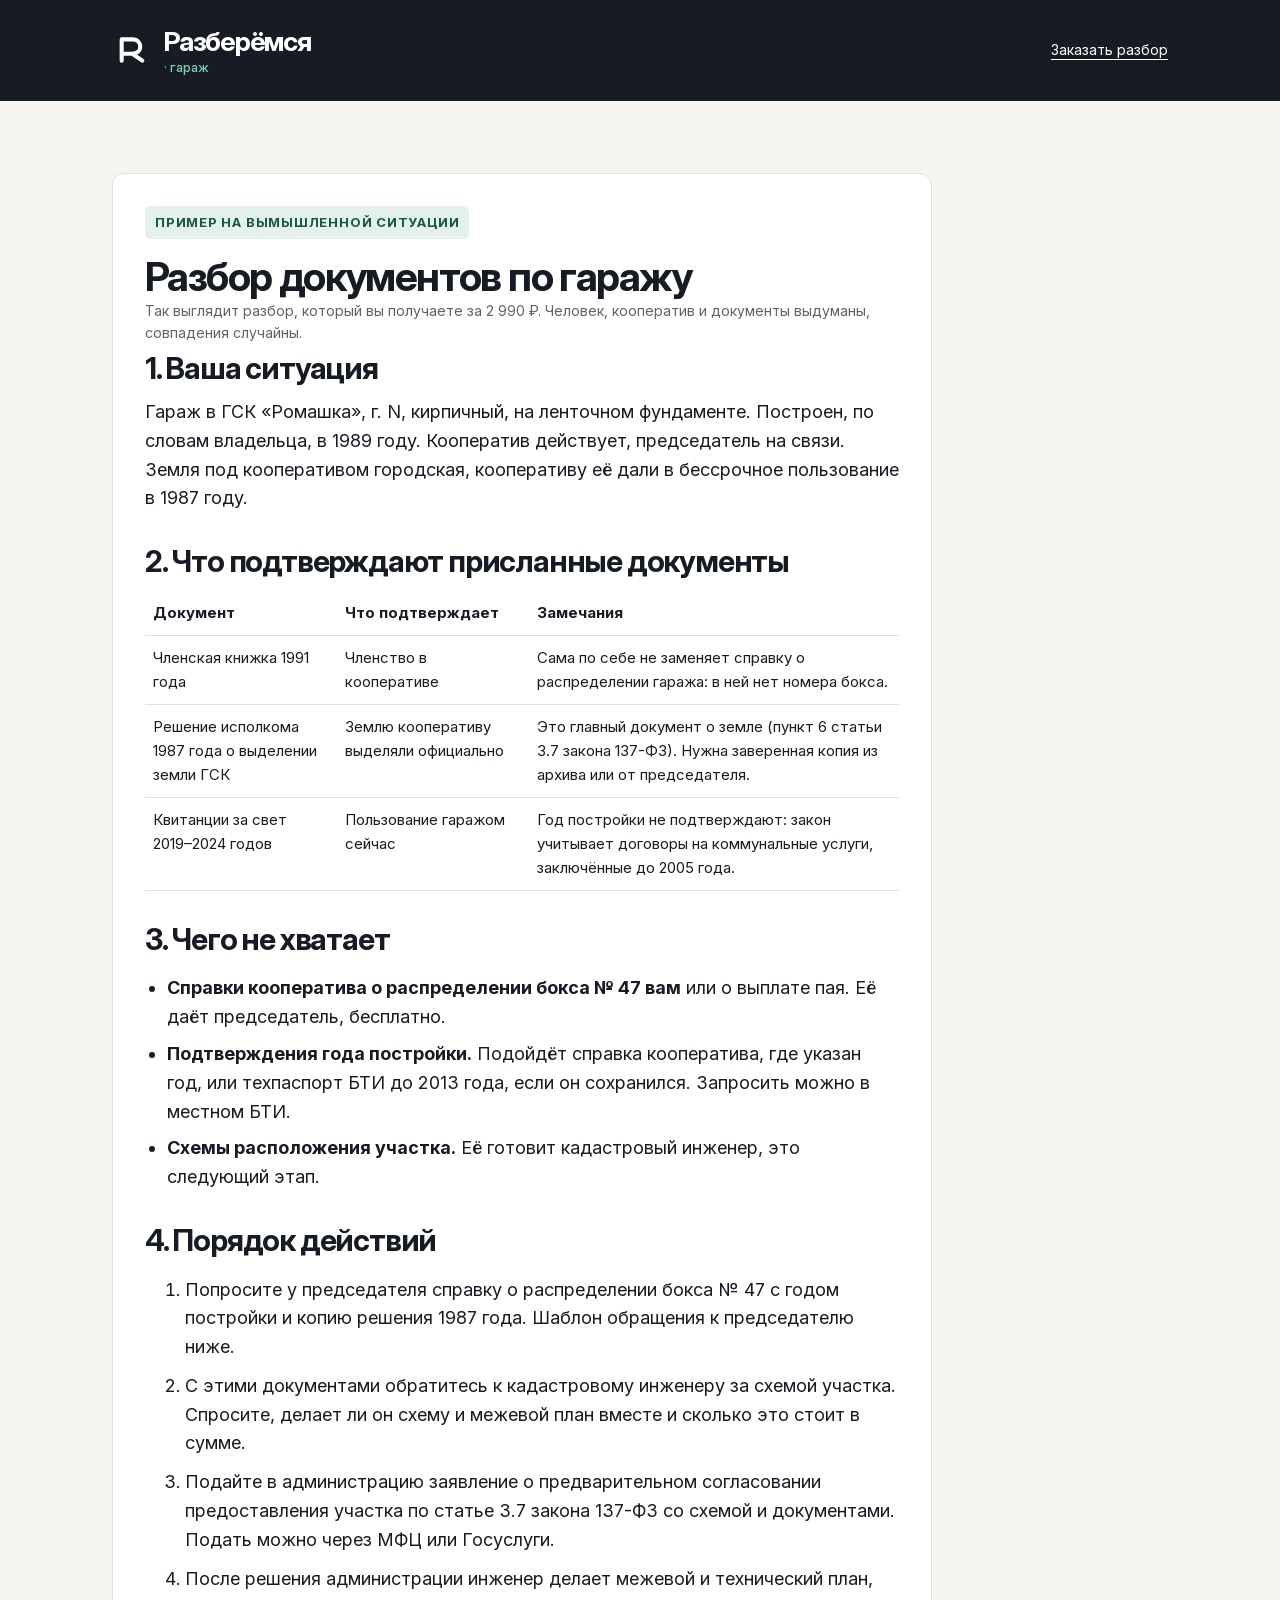
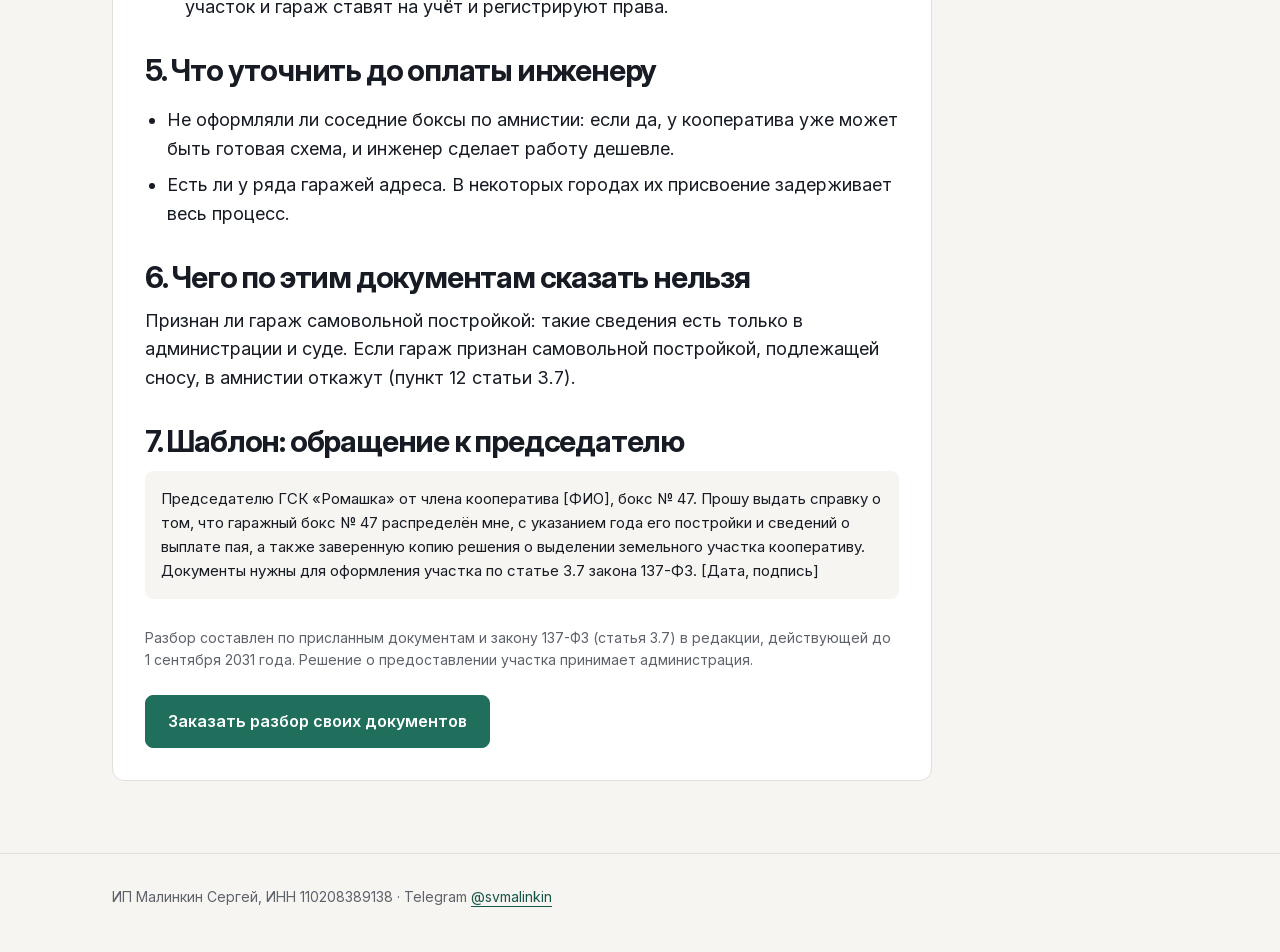
==== garazh/primer.html @ bf1feb32 "Гараж: бесплатный первый шаг в результате, цена до теста, пример разбора, условия Co-Authored-By: Cl" ====
<!doctype html>
<html lang="ru" data-theme="garazh">
<head>
<meta charset="utf-8">
<meta name="viewport" content="width=device-width,initial-scale=1">
<meta name="robots" content="noindex">
<title>Пример разбора · Разберёмся · гараж</title>
<link rel="icon" href="favicon.svg" type="image/svg+xml">
<link rel="stylesheet" href="tokens.css">
<link rel="stylesheet" href="components.css">
<style>
.doc{background:#fff;border:1px solid var(--border);border-radius:var(--radius);padding:32px;max-width:820px}
.doc h2{font-size:clamp(24px,3vw,30px);margin:32px 0 12px}
.doc h2:first-of-type{margin-top:8px}
.doc table{width:100%;border-collapse:collapse;font-size:15px}
.doc th,.doc td{text-align:left;vertical-align:top;padding:10px 8px;border-bottom:1px solid var(--border)}
.stamp{display:inline-block;background:var(--accent-soft);color:var(--accent-dark);font-weight:700;font-size:13px;letter-spacing:.06em;text-transform:uppercase;border-radius:6px;padding:6px 10px;margin-bottom:16px}
ol li+li{margin-top:10px}
@media(max-width:760px){.doc{padding:20px 16px}.doc table{font-size:14px}}
</style>
</head>
<body>
<header class="dark">
  <div class="wrap brandbar">
    <a class="logo" href="./"><svg class="mark" viewBox="-3.5 -1 64 64" aria-hidden="true"><path d="M12 48V14H29C46 14 46 37 29 37H12M29 37L45 48" fill="none" stroke="currentColor" stroke-width="6.5" stroke-linecap="round" stroke-linejoin="round"/></svg><div class="wordmark">Разберёмся<span class="theme-label">· гараж</span></div></a>
    <a href="./#razbor">Заказать разбор</a>
  </div>
</header>
<main class="section">
  <div class="wrap">
    <div class="doc">
      <span class="stamp">Пример на вымышленной ситуации</span>
      <h1 style="font-size:clamp(28px,4vw,40px)">Разбор документов по гаражу</h1>
      <p class="note">Так выглядит разбор, который вы получаете за 2 990 ₽. Человек, кооператив и документы выдуманы, совпадения случайны.</p>

      <h2>1. Ваша ситуация</h2>
      <p>Гараж в ГСК «Ромашка», г. N, кирпичный, на ленточном фундаменте. Построен, по словам владельца, в 1989 году. Кооператив действует, председатель на связи. Земля под кооперативом городская, кооперативу её дали в бессрочное пользование в 1987 году.</p>

      <h2>2. Что подтверждают присланные документы</h2>
      <div class="tablewrap"><table>
        <tr><th>Документ</th><th>Что подтверждает</th><th>Замечания</th></tr>
        <tr><td>Членская книжка 1991 года</td><td>Членство в кооперативе</td><td>Сама по себе не заменяет справку о распределении гаража: в ней нет номера бокса.</td></tr>
        <tr><td>Решение исполкома 1987 года о выделении земли ГСК</td><td>Землю кооперативу выделяли официально</td><td>Это главный документ о земле (пункт 6 статьи 3.7 закона 137-ФЗ). Нужна заверенная копия из архива или от председателя.</td></tr>
        <tr><td>Квитанции за свет 2019–2024 годов</td><td>Пользование гаражом сейчас</td><td>Год постройки не подтверждают: закон учитывает договоры на коммунальные услуги, заключённые до 2005 года.</td></tr>
      </table></div>

      <h2>3. Чего не хватает</h2>
      <ul>
        <li><strong>Справки кооператива о распределении бокса № 47 вам</strong> или о выплате пая. Её даёт председатель, бесплатно.</li>
        <li><strong>Подтверждения года постройки.</strong> Подойдёт справка кооператива, где указан год, или техпаспорт БТИ до 2013 года, если он сохранился. Запросить можно в местном БТИ.</li>
        <li><strong>Схемы расположения участка.</strong> Её готовит кадастровый инженер, это следующий этап.</li>
      </ul>

      <h2>4. Порядок действий</h2>
      <ol>
        <li>Попросите у председателя справку о распределении бокса № 47 с годом постройки и копию решения 1987 года. Шаблон обращения к председателю ниже.</li>
        <li>С этими документами обратитесь к кадастровому инженеру за схемой участка. Спросите, делает ли он схему и межевой план вместе и сколько это стоит в сумме.</li>
        <li>Подайте в администрацию заявление о предварительном согласовании предоставления участка по статье 3.7 закона 137-ФЗ со схемой и документами. Подать можно через МФЦ или Госуслуги.</li>
        <li>После решения администрации инженер делает межевой и технический план, участок и гараж ставят на учёт и регистрируют права.</li>
      </ol>

      <h2>5. Что уточнить до оплаты инженеру</h2>
      <ul>
        <li>Не оформляли ли соседние боксы по амнистии: если да, у кооператива уже может быть готовая схема, и инженер сделает работу дешевле.</li>
        <li>Есть ли у ряда гаражей адреса. В некоторых городах их присвоение задерживает весь процесс.</li>
      </ul>

      <h2>6. Чего по этим документам сказать нельзя</h2>
      <p>Признан ли гараж самовольной постройкой: такие сведения есть только в администрации и суде. Если гараж признан самовольной постройкой, подлежащей сносу, в амнистии откажут (пункт 12 статьи 3.7).</p>

      <h2>7. Шаблон: обращение к председателю</h2>
      <p style="background:var(--bg);padding:16px;border-radius:8px;font-size:15px">Председателю ГСК «Ромашка» от члена кооператива [ФИО], бокс № 47. Прошу выдать справку о том, что гаражный бокс № 47 распределён мне, с указанием года его постройки и сведений о выплате пая, а также заверенную копию решения о выделении земельного участка кооперативу. Документы нужны для оформления участка по статье 3.7 закона 137-ФЗ. [Дата, подпись]</p>

      <p class="note" style="margin-top:28px">Разбор составлен по присланным документам и закону 137-ФЗ (статья 3.7) в редакции, действующей до 1 сентября 2031 года. Решение о предоставлении участка принимает администрация.</p>
      <p style="margin-top:24px"><a class="button" href="./#razbor">Заказать разбор своих документов</a></p>
    </div>
  </div>
</main>
<footer class="footer"><div class="wrap"><p>ИП Малинкин Сергей, ИНН 110208389138 · Telegram <a href="https://t.me/svmalinkin">@svmalinkin</a></p></div></footer>
<script>
(function(m,e,t,r,i,k,a){m[i]=m[i]||function(){(m[i].a=m[i].a||[]).push(arguments)};m[i].l=1*new Date();k=e.createElement(t),a=e.getElementsByTagName(t)[0],k.async=1,k.src=r,a.parentNode.insertBefore(k,a)})(window,document,'script','https://mc.yandex.ru/metrika/tag.js?id=113599025','ym');
ym(113599025,'init',{ssr:true,webvisor:true,clickmap:true,trackLinks:true,accurateTrackBounce:true});
</script>
</body>
</html>
---- garazh/tokens.css ----
/* Знак R, зелёный акцент (как «долги») · 10.10.2026 */
:root{--graphite:#171B24;--graphite-deep:#0E1117;--bg:#F7F5F1;--surface:#FFFFFF;--border:#E2DFD9;--muted:#5E626B;--on-dark-muted:#C7CAD2;--accent:#1F6F5C;--accent-dark:#17574A;--accent-soft:#E4F0EC;--accent-on-dark:#7FD1B9;--error:#B42318;--info-soft:#EEF0F5;--result-fit:#EDF1F5;--result-step:#F4F0E8;--result-other:#EEEDF3;--radius:12px;--content:1120px;--space:8px;--font-body:Inter,Arial,sans-serif;--font-display:"Inter Display",Inter,Arial,sans-serif;--h1:clamp(34px,5.7vw,64px);--h2:clamp(28px,4vw,40px);--h3:clamp(20px,2.5vw,24px);--body:clamp(16px,1.5vw,18px);--small:14px}
[data-theme="garazh"]{--accent:#1F6F5C;--accent-dark:#17574A;--accent-soft:#E4F0EC;--accent-on-dark:#7FD1B9}
---- garazh/components.css ----
@font-face{font-family:Inter;src:url(fonts/Inter.woff2) format("woff2");font-weight:100 900;font-display:swap}@font-face{font-family:"Inter Display";src:url(fonts/InterDisplay.woff2) format("woff2");font-weight:100 900;font-display:swap}*{box-sizing:border-box}html{scroll-behavior:smooth}body{margin:0;background:var(--bg);color:var(--graphite);font-family:var(--font-body);font-size:var(--body);line-height:1.6}h1,h2,h3,p{margin:0}h1,h2,h3{font-family:var(--font-display);line-height:1.12;letter-spacing:-.04em}h1{font-size:var(--h1);font-weight:700;max-width:1000px}h2{font-size:var(--h2);margin-bottom:28px}h3{font-size:var(--h3);margin-bottom:12px}p+p{margin-top:16px}a{color:var(--accent-dark);text-underline-offset:4px}button,input{font:inherit}button{cursor:pointer}button,a,input,summary{touch-action:manipulation}button:focus-visible,a:focus-visible,input:focus-visible,summary:focus-visible{outline:3px solid #74551A;outline-offset:4px}.dark :focus-visible{outline-color:#FFD28A}.wrap{max-width:var(--content);margin:auto;padding:0 32px;min-width:0}.section{padding:72px 0;border-bottom:1px solid var(--border)}.white{background:var(--surface)}.dark{background:var(--graphite);color:white}.eyebrow{font-size:11px;font-weight:700;letter-spacing:.14em;text-transform:uppercase;margin-bottom:20px;color:var(--accent-dark)}.dark .eyebrow{color:var(--on-dark-muted)}.brandbar{display:flex;justify-content:space-between;align-items:center;gap:24px;padding-top:26px;padding-bottom:26px}.brandbar>a{font-size:14px;color:inherit}.logo{display:flex;gap:12px;align-items:center;color:inherit;text-decoration:none}.mark{width:40px;height:40px;flex:none;color:var(--graphite)}.dark .mark{color:#fff}.wordmark{font-family:var(--font-display);font-size:27px;line-height:1.15;letter-spacing:-.045em;font-weight:700}.theme-label{display:block;font-size:13px;letter-spacing:0;color:var(--accent-dark);font-weight:500;margin-top:3px}.dark .theme-label{color:var(--accent-on-dark)}.hero{padding:64px 0 80px}.hero p{max-width:740px;color:var(--on-dark-muted);margin:26px 0 28px}.button{display:inline-flex;justify-content:center;align-items:center;min-height:48px;padding:14px 22px;background:var(--accent);color:#fff;border:1px solid var(--accent);border-radius:8px;font-size:16px;font-weight:600;text-decoration:none;line-height:1.4;text-align:center}.button:hover{background:var(--accent-dark);border-color:var(--accent-dark)}.secondary{background:transparent;color:var(--accent-dark);border-color:var(--border)}.dark .secondary{color:white}.note{font-size:var(--small);color:var(--muted);line-height:1.6}.hero .note{margin:14px 0 0;color:var(--on-dark-muted)}.grid{display:grid;grid-template-columns:repeat(3,minmax(0,1fr));gap:28px}.item{border-top:1px solid var(--border);padding-top:24px}.icon{width:32px;height:32px;display:block;margin-bottom:18px}.steps{display:grid;grid-template-columns:repeat(4,minmax(0,1fr));gap:24px;list-style:none;padding:0;counter-reset:step}.steps li{border-top:1px solid var(--border);padding-top:24px;counter-increment:step}.steps li:before{content:counter(step,decimal-leading-zero);display:flex;align-items:center;justify-content:center;width:44px;height:44px;border:1px solid var(--accent);border-radius:50%;font-size:13px;color:var(--accent-dark);margin-bottom:20px}.steps p,.item p{font-size:16px;color:var(--muted)}.prices{display:grid;grid-template-columns:repeat(2,minmax(0,1fr));gap:16px;margin-bottom:24px}.price{background:white;border:1px solid var(--border);border-radius:var(--radius);padding:28px;display:flex;flex-direction:column}.price.recommended{border:2px solid var(--accent);padding:27px}.tag{font-size:12px;color:var(--accent-dark);margin-bottom:12px}.price p{font-size:16px;color:var(--muted);flex:1}.price .amount{font-family:var(--font-display);font-size:30px;font-weight:700;color:var(--graphite);margin-top:20px}.notice{padding:28px;background:var(--info-soft);border-radius:var(--radius)}.notice .eyebrow{color:var(--graphite)}ul{padding-left:22px}li+li{margin-top:8px}.timeline{list-style:none;padding:0;border-left:1px solid var(--border);margin-left:12px}.timeline li{position:relative;padding:0 0 28px 28px;margin:0}.timeline li:before{content:"";width:12px;height:12px;border-radius:50%;background:var(--accent);position:absolute;left:-6px;top:8px}.timeline strong,.timeline span{display:block}.timeline span{font-size:14px;color:var(--muted)}details{border-top:1px solid var(--border);padding:0}summary{padding:20px 0;font-weight:600;cursor:pointer;min-height:48px}details p{padding:0 0 24px;max-width:900px}.quiz{background:#fff;border:1px solid var(--border);border-radius:var(--radius);padding:32px;max-width:760px;margin:auto}.quiz h3{margin:24px 0 16px}.progress{height:4px;background:var(--border);margin-top:14px}.progress span{display:block;height:100%;background:var(--accent)}.answers{display:grid;gap:10px;margin:22px 0}.answer{min-height:48px;text-align:left;padding:14px 18px;border:1px solid #8A8D94;border-radius:8px;background:white;color:var(--graphite);font-size:16px}.answer[aria-pressed=true]{background:var(--accent-soft);border-color:var(--accent);box-shadow:inset 3px 0 var(--accent)}.quiznav{display:flex;flex-wrap:wrap;gap:12px;margin-top:24px;justify-content:space-between}.plain{border:0;background:transparent;color:var(--muted);padding:12px;min-height:48px}.field{display:block;margin:18px 0}.field input:not([type=checkbox]){display:block;width:100%;min-height:48px;border:1px solid #8A8D94;border-radius:7px;padding:12px;margin-top:8px;background:white;color:var(--graphite)}.consent{display:flex;gap:12px;align-items:flex-start;font-size:14px;min-height:48px;padding:10px 0}.consent input{width:22px;height:22px;flex:none;margin-top:3px;accent-color:var(--accent)}.quizerror{color:var(--error);font-size:14px;min-height:24px}.result{border-radius:var(--radius);padding:28px;background:var(--result-fit)}.result.step{background:var(--result-step)}.result.other{background:var(--result-other)}.result .symbol{font-size:26px;display:block;margin-bottom:12px}.result p{font-size:16px}.result .note{font-size:14px;margin-top:18px}.footer{padding:32px 0 44px;font-size:14px;color:var(--muted)}.footer nav{display:flex;gap:20px;flex-wrap:wrap;margin-bottom:20px}.skip{position:absolute;left:16px;top:-100px;background:white;padding:14px;z-index:10}.skip:focus{top:12px}.nav{display:flex;flex-wrap:wrap;gap:12px;margin:24px 0}.nav a{display:inline-flex;padding:12px;border:1px solid var(--border);border-radius:8px;min-height:48px}.document p{max-width:880px}.document table{width:100%;border-collapse:collapse;font-size:14px}.document th,.document td{text-align:left;vertical-align:top;padding:14px 10px;border-bottom:1px solid var(--border)}.tablewrap{overflow-x:auto}.logopreview{background:white;border:1px solid var(--border);border-radius:12px;padding:28px;min-width:0}.logopreview img{width:100%;max-width:350px;height:auto}.logopreview.dark{background:var(--graphite)}code{font-size:14px;overflow-wrap:anywhere}pre{background:#EEECE7;padding:20px;overflow:auto;font-size:13px}dialog{max-width:600px;width:calc(100% - 32px);border:1px solid var(--border);border-radius:12px;padding:28px;background:var(--bg);color:var(--graphite)}dialog::backdrop{background:#171B24B3}[hidden]{display:none!important}.tools{display:flex;gap:12px;flex-wrap:wrap;align-items:center}.tools button{min-height:48px}.assetlinks{display:flex;flex-wrap:wrap;gap:14px;font-size:14px}.bad-example{border:1px dashed var(--muted);padding:20px;border-radius:8px}.bad-example img{max-width:220px;width:100%;filter:grayscale(1)}@media(max-width:760px){.wrap{padding:0 16px}.section{padding:48px 0}.hero{padding:44px 0 56px}.brandbar{gap:12px}.brandbar>a{font-size:12px;text-align:right;max-width:100px}.wordmark{font-size:23px}.mark{width:34px;height:34px}.grid,.steps,.prices{grid-template-columns:1fr}.quiz{padding:24px 16px}.price,.notice,.result{padding:24px 20px}.button{width:100%}.quiznav .button{width:auto;flex:1}.steps li+li{margin-top:0}.document td,.document th{padding:10px 6px}.logopreview{padding:20px}}@media(prefers-reduced-motion:reduce){html{scroll-behavior:auto}*,*:before,*:after{animation:none!important;transition:none!important}}
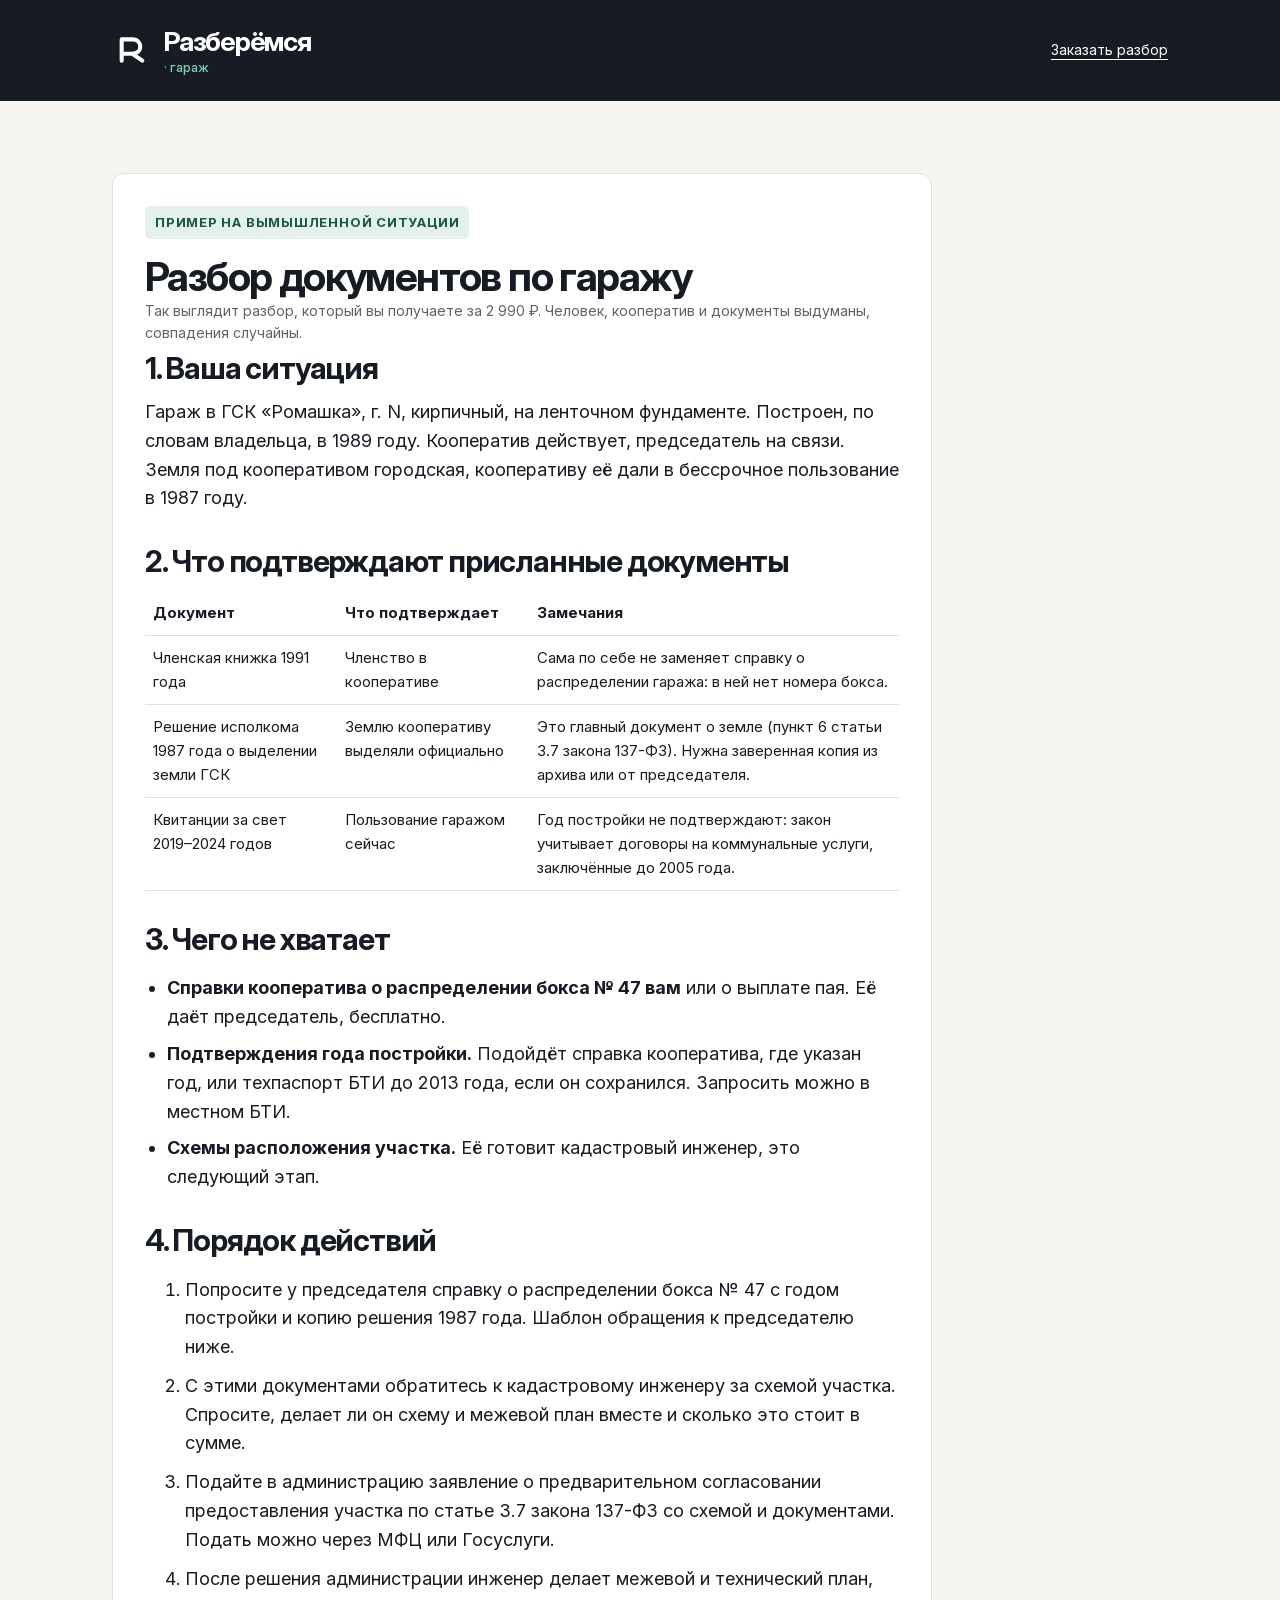
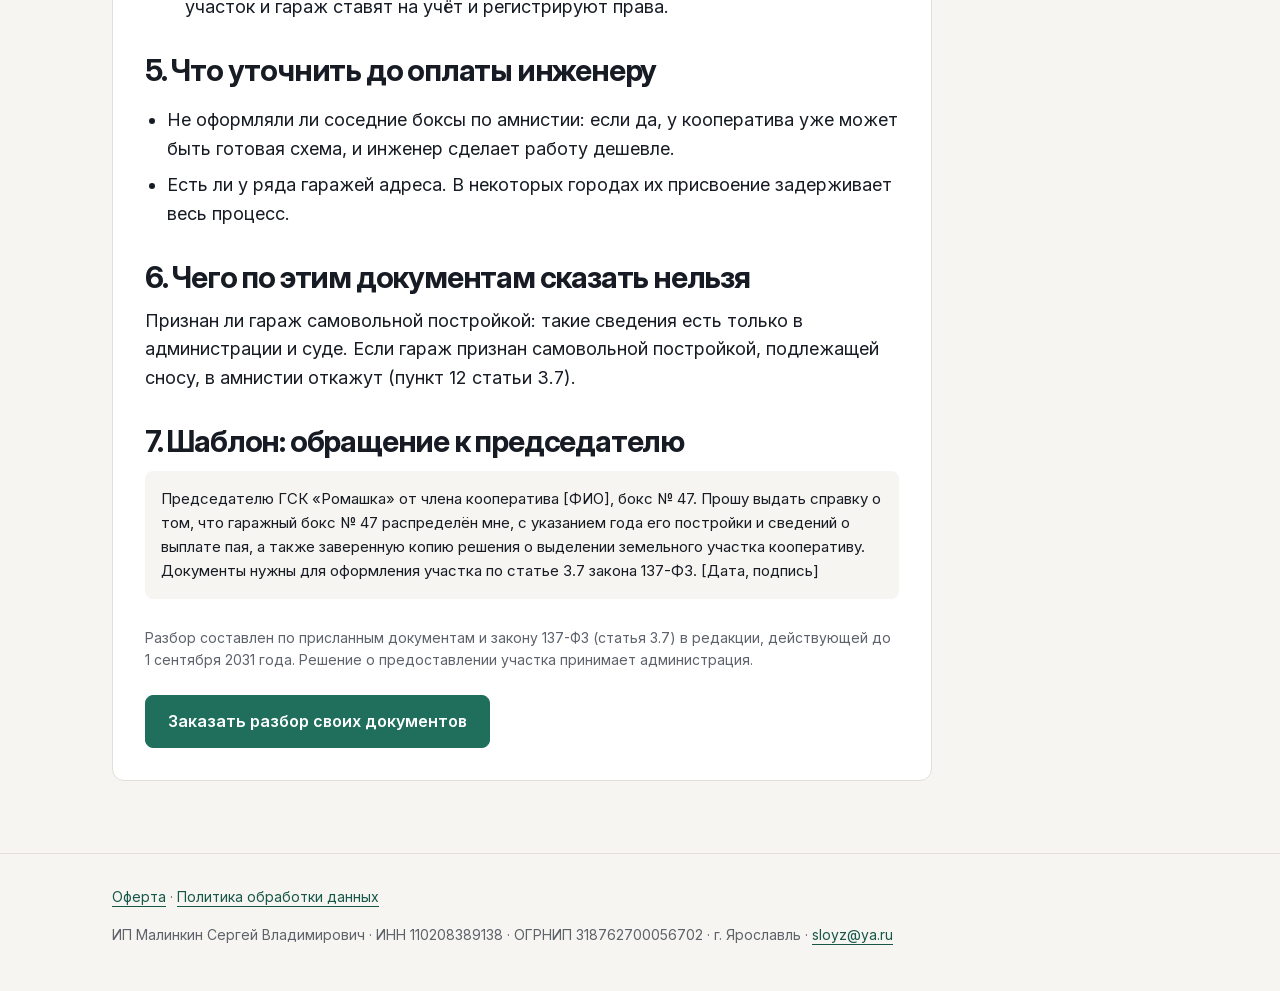
==== commit d5c3b862: "Гараж: реквизиты ИП, оферта, политика обработки данных, уведомление о cookie Co-Authored-By: Claude " ====
--- a/garazh/primer.html
+++ b/garazh/primer.html
@@ -76,7 +76,7 @@
     </div>
   </div>
 </main>
-<footer class="footer"><div class="wrap"><p>ИП Малинкин Сергей, ИНН 110208389138 · Telegram <a href="https://t.me/svmalinkin">@svmalinkin</a></p></div></footer>
+<footer class="footer"><div class="wrap"><p><a href="oferta.html">Оферта</a> · <a href="policy.html">Политика обработки данных</a></p><p>ИП Малинкин Сергей Владимирович · ИНН 110208389138 · ОГРНИП 318762700056702 · г. Ярославль · <a href="mailto:sloyz@ya.ru">sloyz@ya.ru</a></p></div></footer>
 <script>
 (function(m,e,t,r,i,k,a){m[i]=m[i]||function(){(m[i].a=m[i].a||[]).push(arguments)};m[i].l=1*new Date();k=e.createElement(t),a=e.getElementsByTagName(t)[0],k.async=1,k.src=r,a.parentNode.insertBefore(k,a)})(window,document,'script','https://mc.yandex.ru/metrika/tag.js?id=113599025','ym');
 ym(113599025,'init',{ssr:true,webvisor:true,clickmap:true,trackLinks:true,accurateTrackBounce:true});
